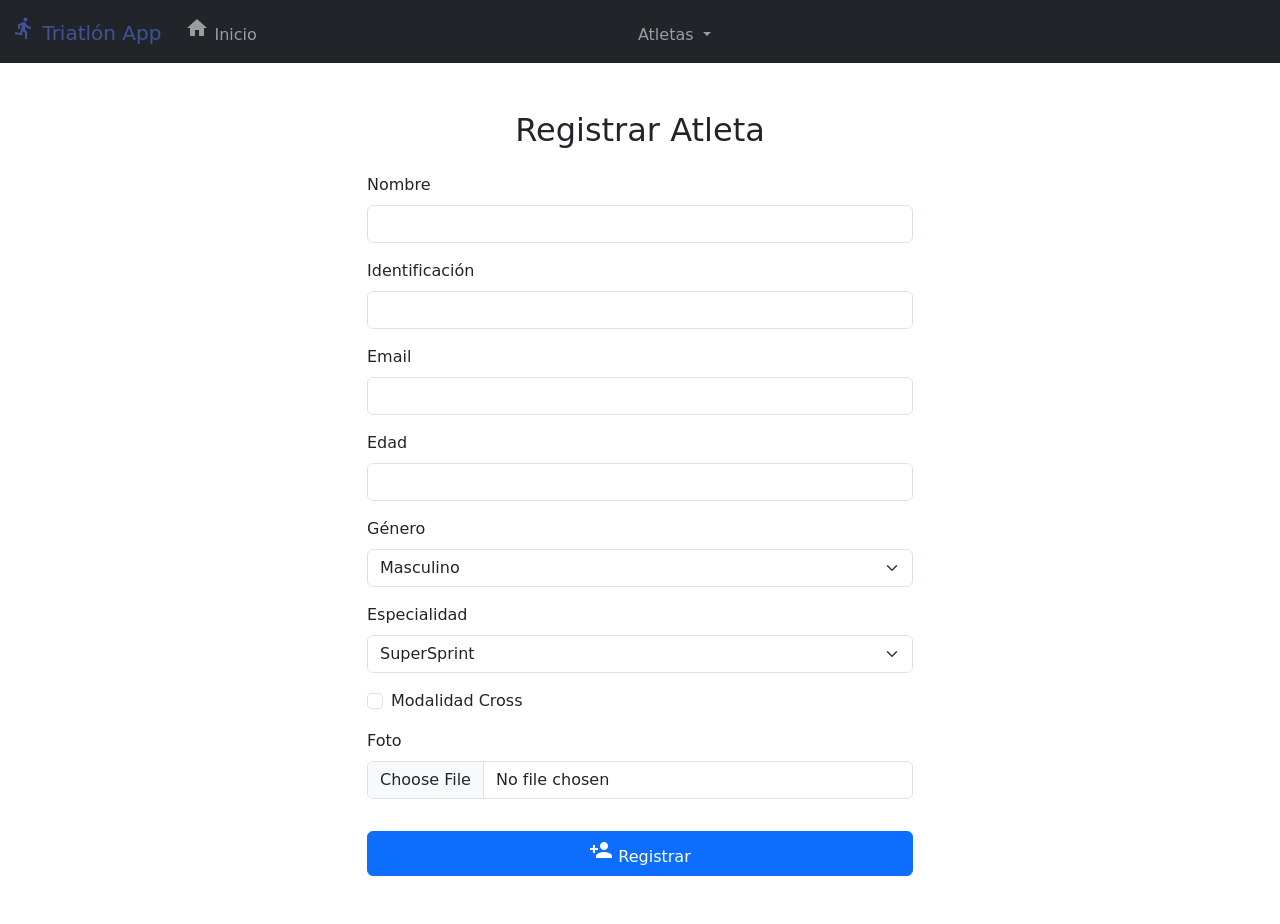
==== pages/crear.html @ 465be979 "Front funcional" ====
<!DOCTYPE html>
<html lang="es">
<head>
    <meta charset="UTF-8">
    <meta name="viewport" content="width=device-width, initial-scale=1.0">
    <title>Registrar Atleta</title>
    <link href="https://cdn.jsdelivr.net/npm/bootstrap@5.3.8/dist/css/bootstrap.min.css" rel="stylesheet">
    <link href="https://fonts.googleapis.com/icon?family=Material+Icons" rel="stylesheet">
    <link rel="stylesheet" href="../css/styles.css">
</head>
<body>

    <nav class="navbar navbar-expand-lg bg-dark navbar-dark">
        <div class="container-fluid">
            <a class="navbar-brand" href="../index.html">
                <span class="material-icons">directions_run</span>
                Triatlón App
            </a>
            <button class="navbar-toggler" type="button" data-bs-toggle="collapse" data-bs-target="#navbarMenu">
                <span class="navbar-toggler-icon"></span>
            </button>
            <div class="collapse navbar-collapse" id="navbarMenu">
                <ul class="navbar-nav me-auto">
                    <li class="nav-item">
                        <a class="nav-link" href="../index.html">
                            <span class="material-icons">home</span> Inicio
                        </a>
                    </li>
                    <li class="nav-item dropdown">
                        <a class="nav-link dropdown-toggle" href="#" role="button" data-bs-toggle="dropdown">
                            <span class="material-icons">manage_accounts</span> Atletas
                        </a>
                        <ul class="dropdown-menu">
                            <li><a class="dropdown-item" href="crear.html"><span class="material-icons">person_add</span> Registrar</a></li>
                            <li><a class="dropdown-item" href="consultar.html"><span class="material-icons">search</span> Consultar</a></li>
                            <li><a class="dropdown-item" href="modificar.html"><span class="material-icons">edit</span> Modificar</a></li>
                            <li><a class="dropdown-item" href="eliminar.html"><span class="material-icons">delete</span> Eliminar</a></li>
                        </ul>
                    </li>
                </ul>
            </div>
        </div>
    </nav>

    <section class="container py-5">
        <h2 class="text-center mb-4">Registrar Atleta</h2>
        <div class="row justify-content-center">
            <div class="col-md-6">
                <form id="formCrear">

                    <div class="mb-3">
                        <label class="form-label">Nombre</label>
                        <input type="text" class="form-control" id="nombre" required>
                    </div>

                    <div class="mb-3">
                        <label class="form-label">Identificación</label>
                        <input type="text" class="form-control" id="identificacion" required>
                    </div>

                    <div class="mb-3">
                        <label class="form-label">Email</label>
                        <input type="email" class="form-control" id="email" required>
                    </div>

                    <div class="mb-3">
                        <label class="form-label">Edad</label>
                        <input type="number" class="form-control" id="edad" required>
                    </div>

                    <div class="mb-3">
                        <label class="form-label">Género</label>
                        <select class="form-select" id="genero">
                            <option value="MASCULINO">Masculino</option>
                            <option value="FEMENINO">Femenino</option>
                        </select>
                    </div>

                    <div class="mb-3">
                        <label class="form-label">Especialidad</label>
                        <select class="form-select" id="especialidad">
                            <option value="SUPER_SPRINT">SuperSprint</option>
                            <option value="SPRINT">Sprint</option>
                            <option value="OLIMPICA">Olímpica</option>
                            <option value="MEDIA_DISTANCIA">Media Distancia</option>
                            <option value="LARGA_DISTANCIA">Larga Distancia</option>
                            <option value="ULTRAMAN">Ultraman</option>
                        </select>
                    </div>

                    <div class="mb-3 form-check">
                        <input type="checkbox" class="form-check-input" id="modalidadCross">
                        <label class="form-check-label">Modalidad Cross</label>
                    </div>

                    <div class="mb-3">
                        <label class="form-label">Foto</label>
                        <input type="file" class="form-control" id="foto" accept="image/*">
                    </div>

                    <div id="mensaje" class="mt-3"></div>

                    <button type="button" class="btn btn-primary w-100 mt-3" onclick="crearAtleta()">
                        <span class="material-icons">person_add</span> Registrar
                    </button>

                </form>
            </div>
        </div>
    </section>

    <script src="https://cdn.jsdelivr.net/npm/bootstrap@5.3.8/dist/js/bootstrap.bundle.min.js"></script>
    <script src="../js/atleta.js"></script>
</body>
</html>
---- css/styles.css ----
.hero-section {
    background-image: url('/img/collage-triatlon.jpg');
    min-height: 400px;
    background-size: cover;
    background-position: center;
    position: relative;
}

.hero-section::before {
    content: '';
    position: absolute;
    top: 0;
    left: 0;
    width: 100%;
    height: 100%;
    background-color: rgba(0, 0, 0, 0.6);
}

.hero-section .container {
    position: relative;
    z-index: 1;
}
:root {
    --color-acento: #3f5397;
}

.nav-link:hover {
    color: #3f5397 !important;
}

.navbar-brand {
    color: #3f5397 !important;
}

.hero-section::before {
    background-color: rgba(0, 0, 0, 0.6);
}
p {
    font-size: 1.1rem;
    line-height: 1.8;
    text-align: justify;
}
.card-especialidad {
    width: 450px;
    background-color: #0d47a1;
}

.card-especialidad img {
    height: 200px;
    object-fit: cover;
    object-position: center top;
    text-align: justify;
}
.carousel-control-prev,
.carousel-control-next {
    background-color: rgba(13, 71, 161, 0.5);
    width: 40px;
    height: 40px;
    border-radius: 50%;
    top: 50%;
    transform: translateY(-50%);
}
.foto-atleta {
    width: 50px;
    height: 50px;
    border-radius: 50%;
    object-fit: cover;
}
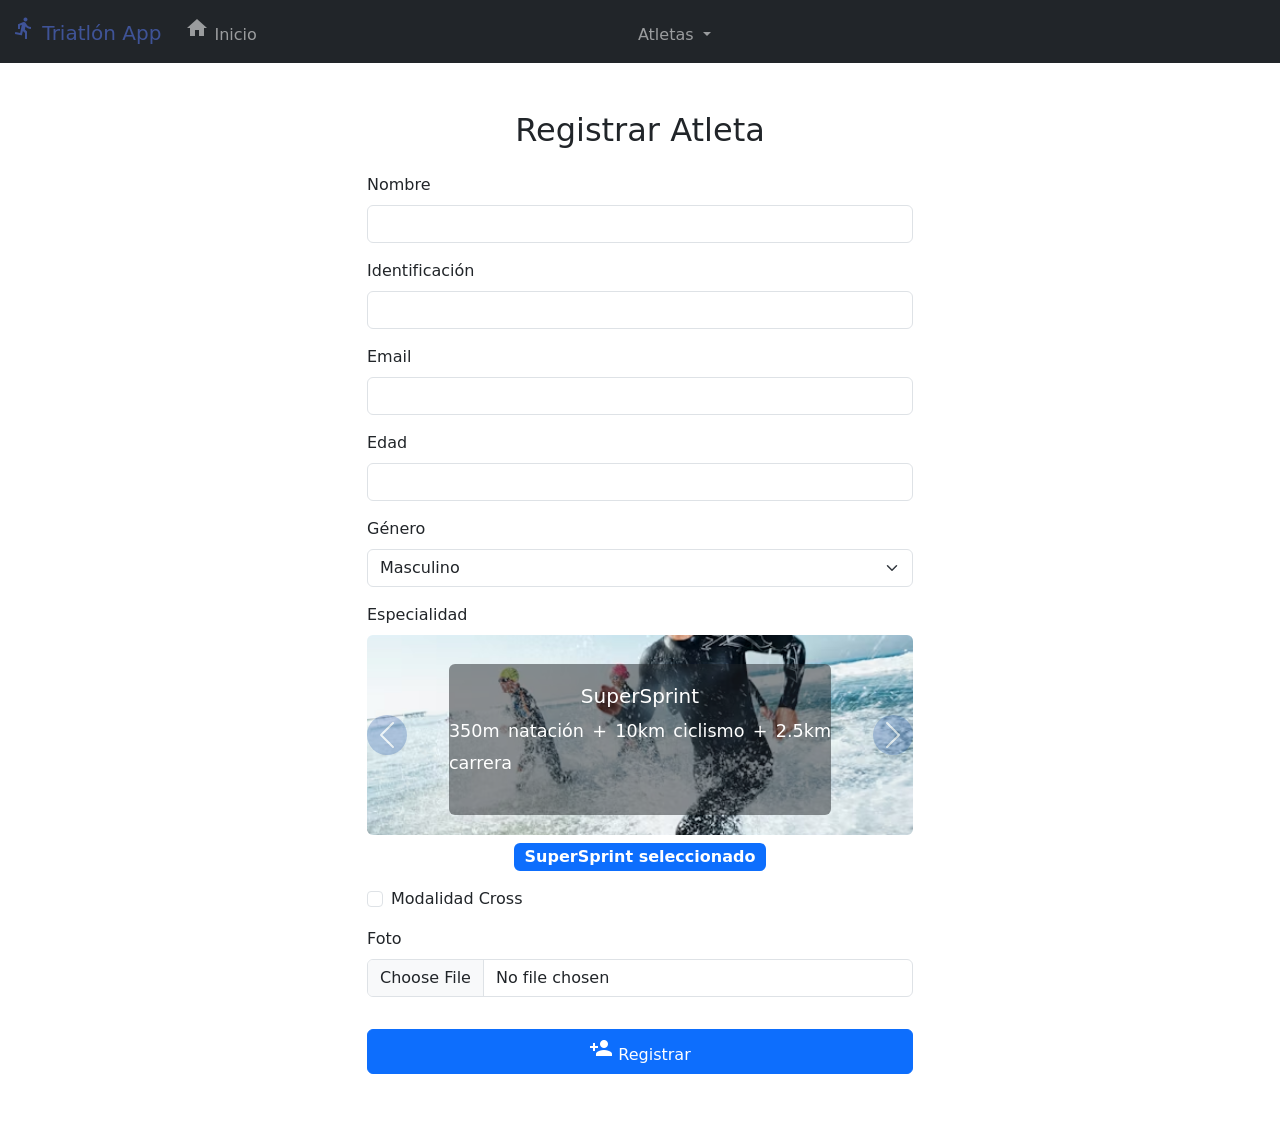
==== commit 81790e58: "descripcion de los cambios" ====
--- a/pages/crear.html
+++ b/pages/crear.html
@@ -78,14 +78,62 @@
 
                     <div class="mb-3">
                         <label class="form-label">Especialidad</label>
-                        <select class="form-select" id="especialidad">
-                            <option value="SUPER_SPRINT">SuperSprint</option>
-                            <option value="SPRINT">Sprint</option>
-                            <option value="OLIMPICA">Olímpica</option>
-                            <option value="MEDIA_DISTANCIA">Media Distancia</option>
-                            <option value="LARGA_DISTANCIA">Larga Distancia</option>
-                            <option value="ULTRAMAN">Ultraman</option>
-                        </select>
+                        <div id="carruselEspecialidad" class="carousel slide" data-bs-ride="false">
+                            <div class="carousel-inner rounded">
+                                <div class="carousel-item active" data-especialidad="SUPER_SPRINT">
+                                    <img src="../img/supersprint.jpg" class="d-block w-100 carousel-especialidad">
+                                    <div class="carousel-caption bg-dark bg-opacity-50 rounded">
+                                        <h5>SuperSprint</h5>
+                                        <p>350m natación + 10km ciclismo + 2.5km carrera</p>
+                                    </div>
+                                </div>
+                                <div class="carousel-item" data-especialidad="SPRINT">
+                                    <img src="../img/sprint.jpg" class="d-block w-100 carousel-especialidad">
+                                    <div class="carousel-caption bg-dark bg-opacity-50 rounded">
+                                        <h5>Sprint</h5>
+                                        <p>750m natación + 20km ciclismo + 5km carrera</p>
+                                    </div>
+                                </div>
+                                <div class="carousel-item" data-especialidad="OLIMPICA">
+                                    <img src="../img/olimpica.jpg" class="d-block w-100 carousel-especialidad">
+                                    <div class="carousel-caption bg-dark bg-opacity-50 rounded">
+                                        <h5>Olímpica</h5>
+                                        <p>1.5km natación + 40km ciclismo + 10km carrera</p>
+                                    </div>
+                                </div>
+                                <div class="carousel-item" data-especialidad="MEDIA_DISTANCIA">
+                                    <img src="../img/media.jpg" class="d-block w-100 carousel-especialidad">
+                                    <div class="carousel-caption bg-dark bg-opacity-50 rounded">
+                                        <h5>Media Distancia</h5>
+                                        <p>1.9km natación + 80km ciclismo + 20km carrera</p>
+                                    </div>
+                                </div>
+                                <div class="carousel-item" data-especialidad="LARGA_DISTANCIA">
+                                    <img src="../img/larga.jpg" class="d-block w-100 carousel-especialidad">
+                                    <div class="carousel-caption bg-dark bg-opacity-50 rounded">
+                                        <h5>Larga Distancia</h5>
+                                        <p>4km natación + 180km ciclismo + 42km carrera</p>
+                                    </div>
+                                </div>
+                                <div class="carousel-item" data-especialidad="ULTRAMAN">
+                                    <img src="../img/ultraman.jpg" class="d-block w-100 carousel-especialidad">
+                                    <div class="carousel-caption bg-dark bg-opacity-50 rounded">
+                                        <h5>Ultraman</h5>
+                                        <p>10km natación + 415km ciclismo + 85km carrera</p>
+                                    </div>
+                                </div>
+                            </div>
+                            <button class="carousel-control-prev" type="button" data-bs-target="#carruselEspecialidad" data-bs-slide="prev">
+                                <span class="carousel-control-prev-icon"></span>
+                            </button>
+                            <button class="carousel-control-next" type="button" data-bs-target="#carruselEspecialidad" data-bs-slide="next">
+                                <span class="carousel-control-next-icon"></span>
+                            </button>
+                        </div>
+                        <div class="text-center mt-2">
+                            <span class="badge bg-primary fs-6" id="especialidadSeleccionada">SuperSprint seleccionado</span>
+                        </div>
+                        <input type="hidden" id="especialidad" value="SUPER_SPRINT">
                     </div>
 
                     <div class="mb-3 form-check">
@@ -111,5 +159,6 @@
 
     <script src="https://cdn.jsdelivr.net/npm/bootstrap@5.3.8/dist/js/bootstrap.bundle.min.js"></script>
     <script src="../js/atleta.js"></script>
+    
 </body>
 </html>
--- a/css/styles.css
+++ b/css/styles.css
@@ -65,4 +65,8 @@
     height: 50px;
     border-radius: 50%;
     object-fit: cover;
+}
+.carousel-especialidad {
+    height: 200px;
+    object-fit: cover;
 }
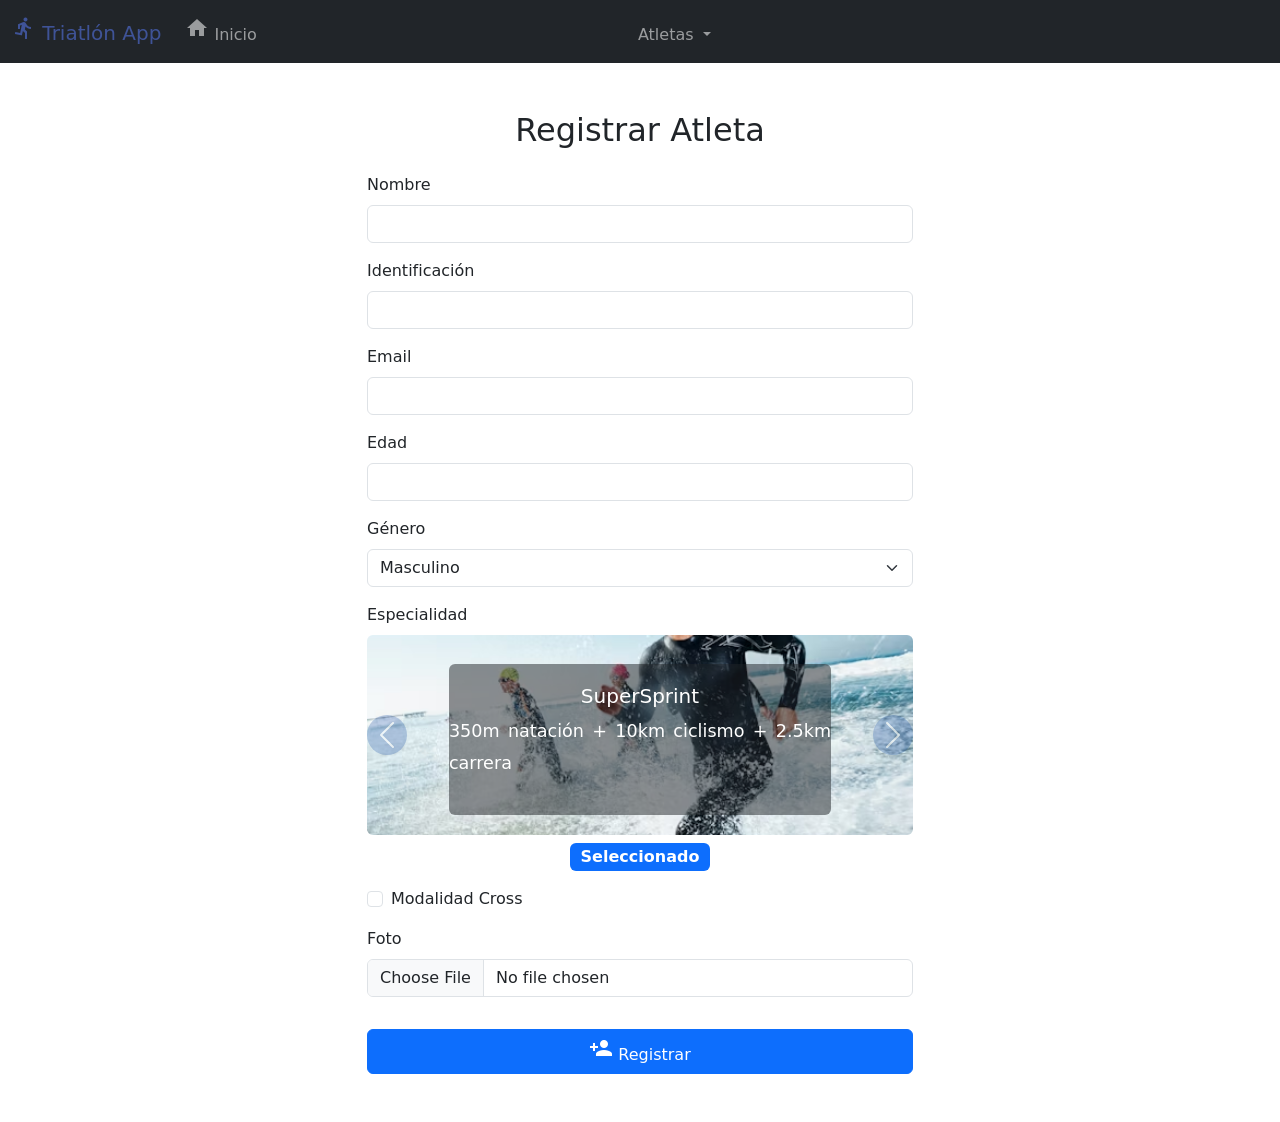
==== commit 2382a0d1: "xd" ====
--- a/pages/crear.html
+++ b/pages/crear.html
@@ -131,7 +131,7 @@
                             </button>
                         </div>
                         <div class="text-center mt-2">
-                            <span class="badge bg-primary fs-6" id="especialidadSeleccionada">SuperSprint seleccionado</span>
+                            <span class="badge bg-primary fs-6" id="especialidadSeleccionada"> Seleccionado</span>
                         </div>
                         <input type="hidden" id="especialidad" value="SUPER_SPRINT">
                     </div>
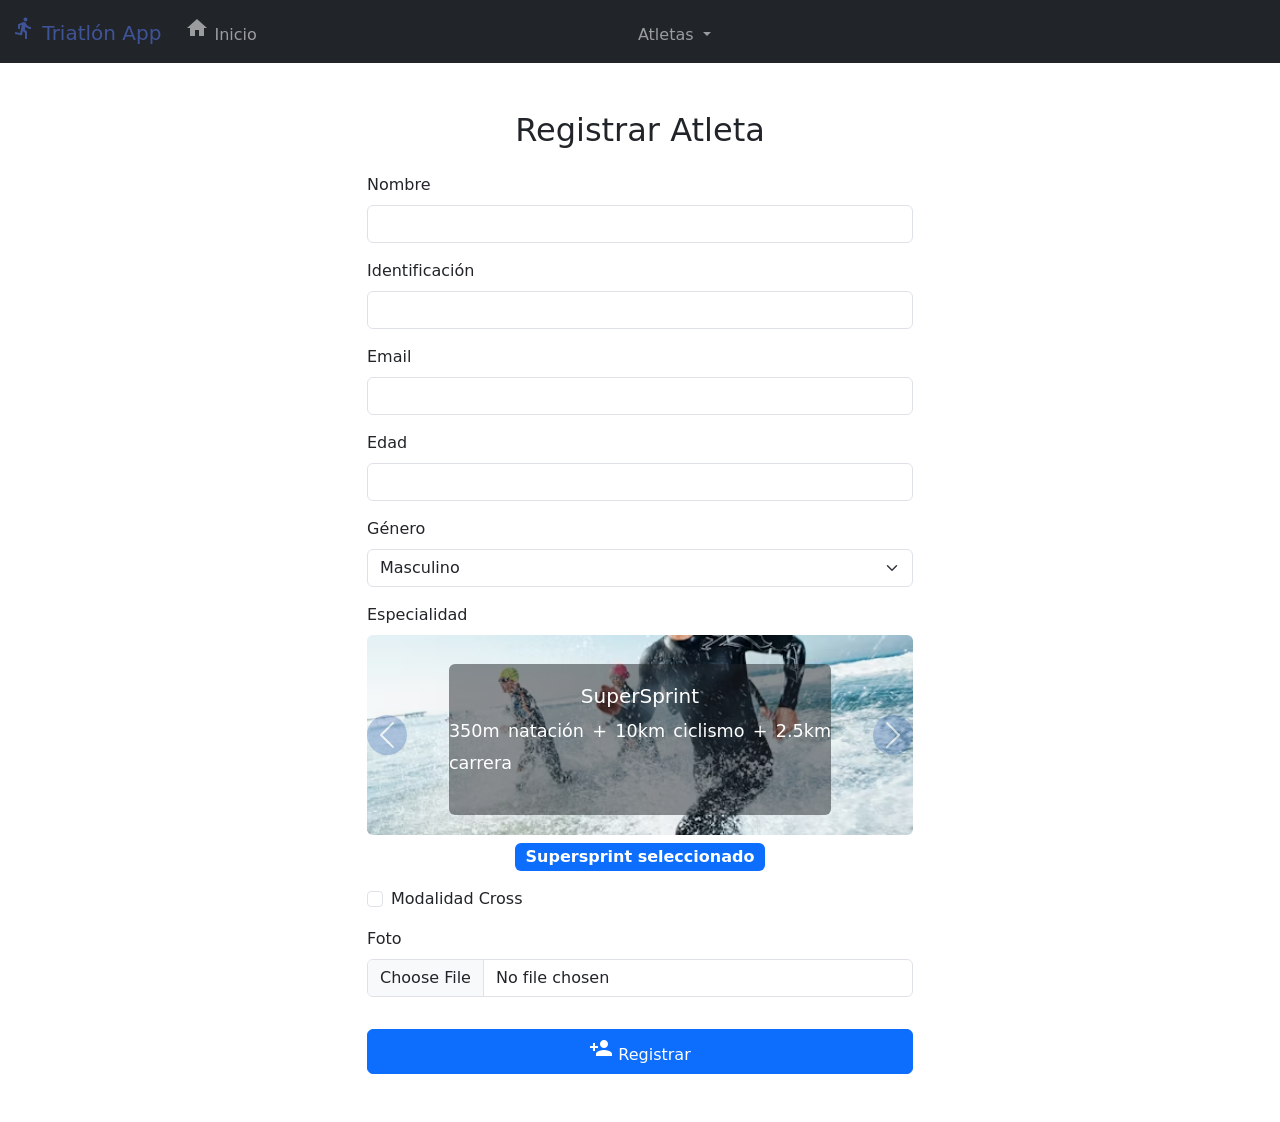
==== commit 6e554863: "xd" ====
--- a/pages/crear.html
+++ b/pages/crear.html
@@ -131,7 +131,7 @@
                             </button>
                         </div>
                         <div class="text-center mt-2">
-                            <span class="badge bg-primary fs-6" id="especialidadSeleccionada"> Seleccionado</span>
+                            <span class="badge bg-primary fs-6" id="especialidadSeleccionada"> Supersprint seleccionado</span>
                         </div>
                         <input type="hidden" id="especialidad" value="SUPER_SPRINT">
                     </div>
